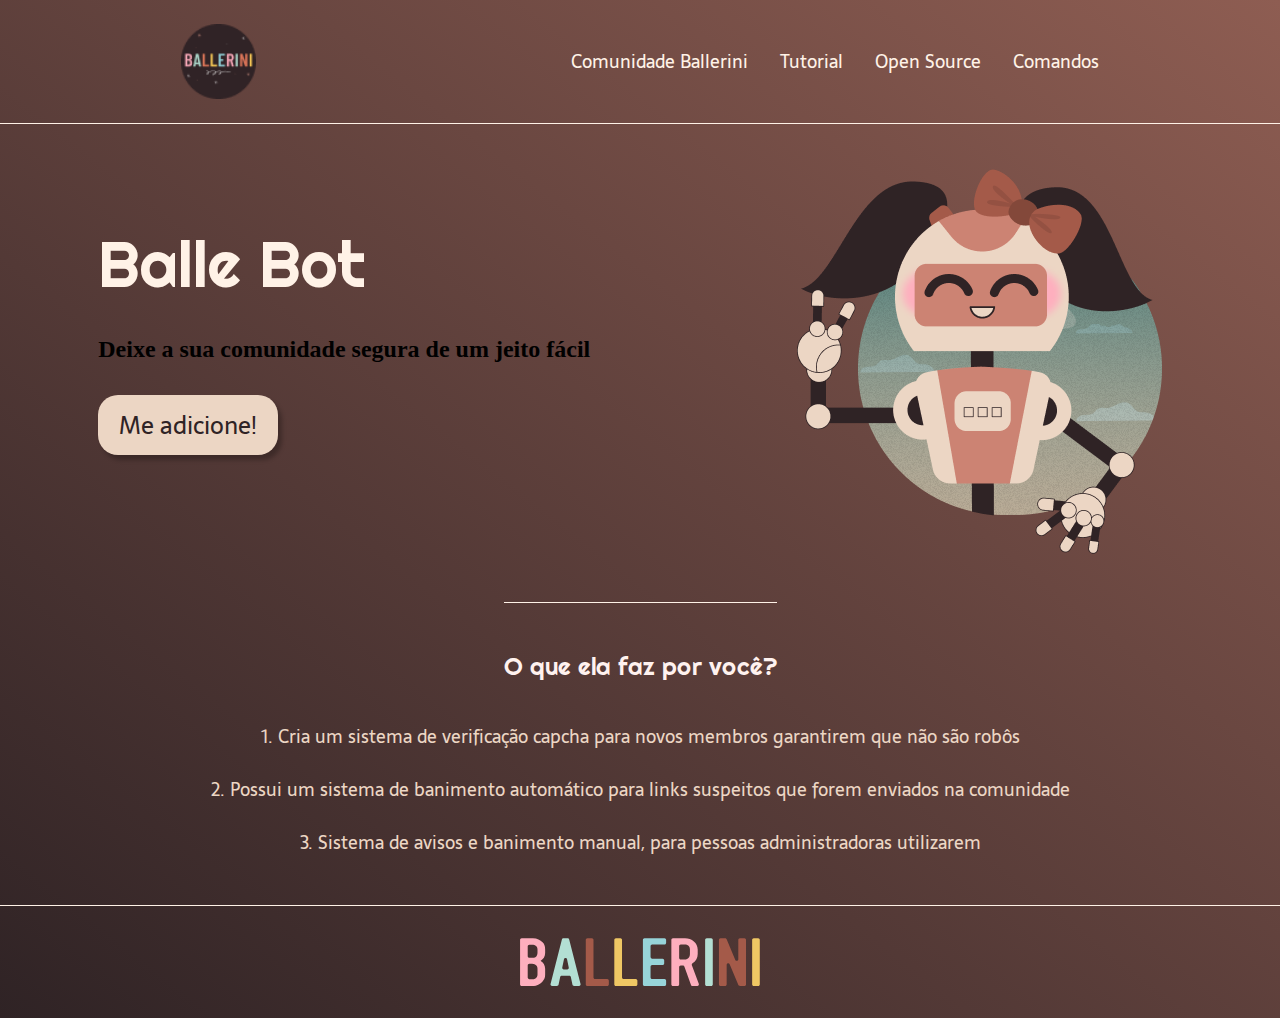
==== portifolios/Landing Page Baly/index.html @ b4560127 "Novo projeto" ====
<!DOCTYPE html>
<html lang="pt-BR">

<head>
  <meta charset="UTF-8">
  <meta name="viewport" content="width=device-width, initial-scale=1.0">
  <meta name="description" content="Um bot que irá moderar e deixar a sua comunidade segura de um jeito fácil!">
  <title>Balle Bot - Modere a sua comunidade do Discord</title>
  <link rel="stylesheet" type="text/css" href="estilos/style.css">
</head>

<body>
  <header class="cabecalho">
    <img class="cabecalho-imagem" src="Imagens/logo 1.png" alt="Logo da comunidade Ballerini">
    <nav class="cabecalho-menu">
      <a class="cabecalho-menu-item" href="https://discord.gg/wagxzStdcR">Comunidade Ballerini</a>
      <a class="cabecalho-menu-item" href="https://discord.gg/wagxzStdcR" >Tutorial</a>
      <a class="cabecalho-menu-item">Open Source</a>
      <a class="cabecalho-menu-item">Comandos</a>
    </nav>
  </header>

  <main class="conteudo">
    <section class="conteudo-principal">
      <div class="conteudo-principal-escrito">
        <h1 class="conteudo-principal-escrito-titulo">Balle Bot</h1>
        <h2 class="conteudo-principal-escrito-subtitulo">Deixe a sua comunidade segura de um jeito fácil</h2>
        <button class="conteudo-principal-escrito-botao">Me adicione!</button>
      </div>
      <img class="conteudo-principal-imagem" src="Imagens/Group 4.png " alt="Imagem da Balle Bot">
    </section>

    <section class="conteudo-secundario">
      <h3 class="conteudo-secundario-titulo">O que ela faz por você?</h3>
      <p class="conteudo-secundario-paragrafo">1. Cria um <strong>sistema de verificação capcha</strong> para novos membros garantirem que não são robôs</p>
      <p class="conteudo-secundario-paragrafo">2. Possui um <strong>sistema de banimento automático</strong> para links suspeitos que forem enviados na comunidade</p>
      <p class="conteudo-secundario-paragrafo">3. <strong>Sistema de avisos e banimento manual</strong>, para pessoas administradoras utilizarem</p>
    </section>
  </main>

  <footer class="rodape">
    <img class="rodape-imagem" src="Imagens/BALLERINI.svg">
  </footer>
</body>

</html>
---- portifolios/Landing Page Baly/estilos/style.css ----
@import url('https://fonts.googleapis.com/css2?family=Righteous&family=Sarala:wght@400;700&display=swap');

* {
  margin: 0;
  padding: 0;
  box-sizing: border-box;
  text-decoration: none;
}
body{
    font-size: 100%;
   background:  linear-gradient(38deg, #2F2325 0%, #8E5D52 100%);


}
.cabecalho{
    display: flex;
    flex-direction: row;
    align-items: center;
    justify-content: space-around;
    padding: 24px;

}
.cabecalho-imagem{
    height: 75px;
}
.cabecalho-menu{
    display: flex;
    gap: 32px;

}
.cabecalho-menu-item {
    font-family: 'Sarala', sans-serif;
    color: #FFF2E7;
    font-weight: 400;
    font-size: 18px
  }
  .conteudo{
      margin-bottom: 48px;
      border-top: 0.4px solid  #FFF2E7;
     }
     .conteudo-principal{
         display: flex;
         flex-direction: row;
         align-items: center;
         justify-content: space-around;


     }
     .conteudo-principal-escrito{
         display: flex;
         flex-direction: column;
         gap: 32px;
        }
      .conteudo-principal-escrito-titulo {
            font-family: 'Righteous', cursive;
            font-weight: 400;
            font-size: 64px;
            color: #FFF2E7;
          }
          .conteudo-principal-escrito-titulo-subtitulo{
              font-family: 'sarala', sans-serif;
              font-weight: 400px;
              font-size: 24px;
              color: #ecd6c4;


          }
          .conteudo-principal-escrito-botao {
            background-color: #ECD6C4;
            width: 180px;
            height: 60px;
            border: none;
            box-shadow: 4px 5px 4px rgba(0, 0, 0, 0.25);
            border-radius: 20px;
            font-family: 'Sarala', sans-serif;
            font-weight: 400;
            font-size: 24px;
            color: #2F2325;
          }
          .conteudo-principal-imagem{
              height: 430px;
          }
          .conteudo-secundario{
              display: flex;
              flex-direction: column;
              align-items: center;
              gap: 24px;
              margin-top: 48px;
                }
                .conteudo-secundario-titulo {
                    border-top: 0.4px solid #FFF2E7;
                    padding-top: 48px;
                    font-family: 'Righteous', cursive;
                    font-weight: 400;
                    font-size: 24px;
                    color: #FFF2EF;
                    margin-bottom: 16px;
                  }
                  .conteudo-secundario-paragrafo {
                    font-family: 'Sarala', sans-serif;
                    font-weight: 300;
                    font-size: 18px;
                    color: #ECD6C4;
                  }
                  
                  .rodape {
                      padding: 32px;
                      border-top: 0.4px solid #FFF2E7;
                  }
                  
                  .rodape-imagem {
                    height: 48px;
                    display: block;
                    margin: 0 auto;
                  }
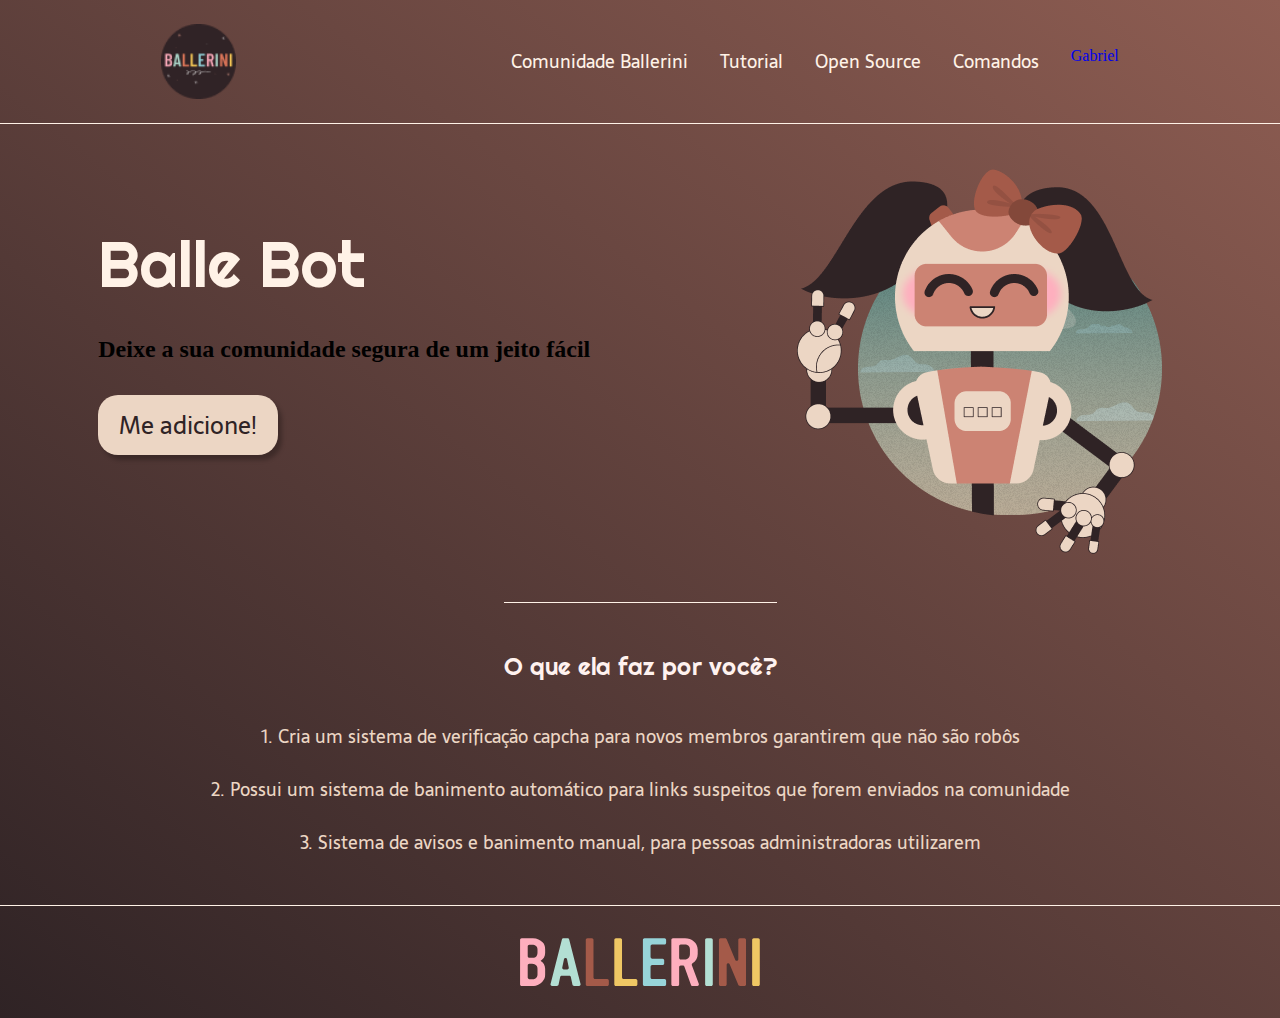
==== commit b8fede83: "Update index.html" ====
--- a/portifolios/Landing Page Baly/index.html
+++ b/portifolios/Landing Page Baly/index.html
@@ -17,6 +17,7 @@
       <a class="cabecalho-menu-item" href="https://discord.gg/wagxzStdcR" >Tutorial</a>
       <a class="cabecalho-menu-item">Open Source</a>
       <a class="cabecalho-menu-item">Comandos</a>
+      <a href="https://www.google.com/search?q=tradutor&rlz=1C1GCEU_pt-BRBR1059BR1059&oq=tradu&gs_lcrp=EgZjaHJvbWUqBggAEEUYOzIGCAAQRRg7MgYIARBFGDkyDQgCEAAYgwEYsQMYgAQyBggDEAAYAzINCAQQABiDARixAxiABDIGCAUQRRhAMgYIBhBFGEAyBggHEEUYQNIBCDcwNzJqMGo3qAIAsAIA&sourceid=chrome&ie=UTF-8&safe=active&ssui=on">Gabriel</a>
     </nav>
   </header>
 
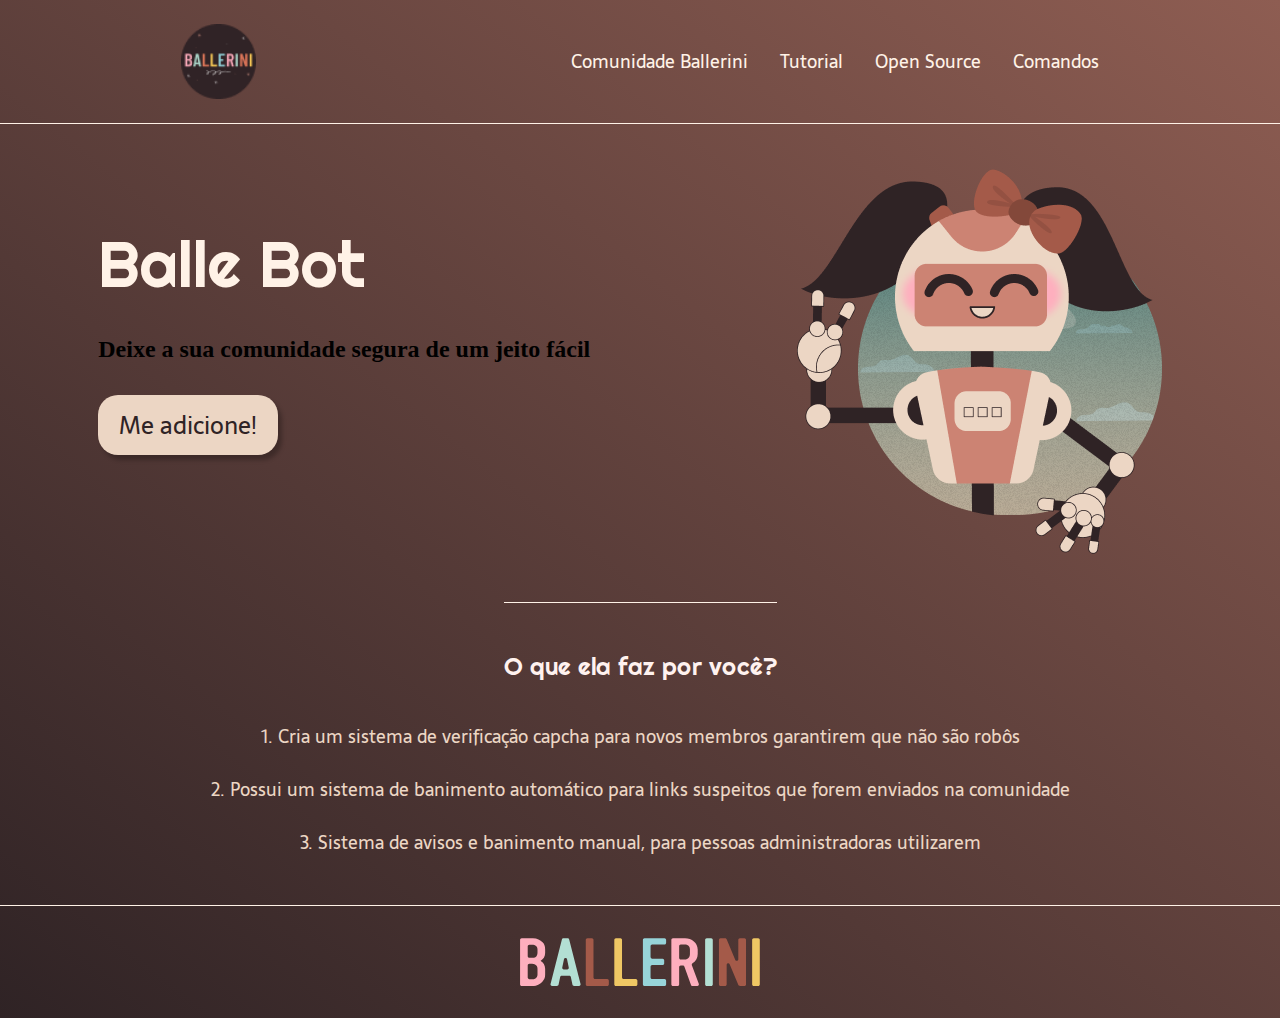
==== commit 702677f7: "novo comit" ====
--- a/portifolios/Landing Page Baly/index.html
+++ b/portifolios/Landing Page Baly/index.html
@@ -17,7 +17,6 @@
       <a class="cabecalho-menu-item" href="https://discord.gg/wagxzStdcR" >Tutorial</a>
       <a class="cabecalho-menu-item">Open Source</a>
       <a class="cabecalho-menu-item">Comandos</a>
-      <a href="https://www.google.com/search?q=tradutor&rlz=1C1GCEU_pt-BRBR1059BR1059&oq=tradu&gs_lcrp=EgZjaHJvbWUqBggAEEUYOzIGCAAQRRg7MgYIARBFGDkyDQgCEAAYgwEYsQMYgAQyBggDEAAYAzINCAQQABiDARixAxiABDIGCAUQRRhAMgYIBhBFGEAyBggHEEUYQNIBCDcwNzJqMGo3qAIAsAIA&sourceid=chrome&ie=UTF-8&safe=active&ssui=on">Gabriel</a>
     </nav>
   </header>
 
--- a/portifolios/Landing Page Baly/estilos/style.css
+++ b/portifolios/Landing Page Baly/estilos/style.css
@@ -112,4 +112,4 @@
                     height: 48px;
                     display: block;
                     margin: 0 auto;
-                  }+                  } 